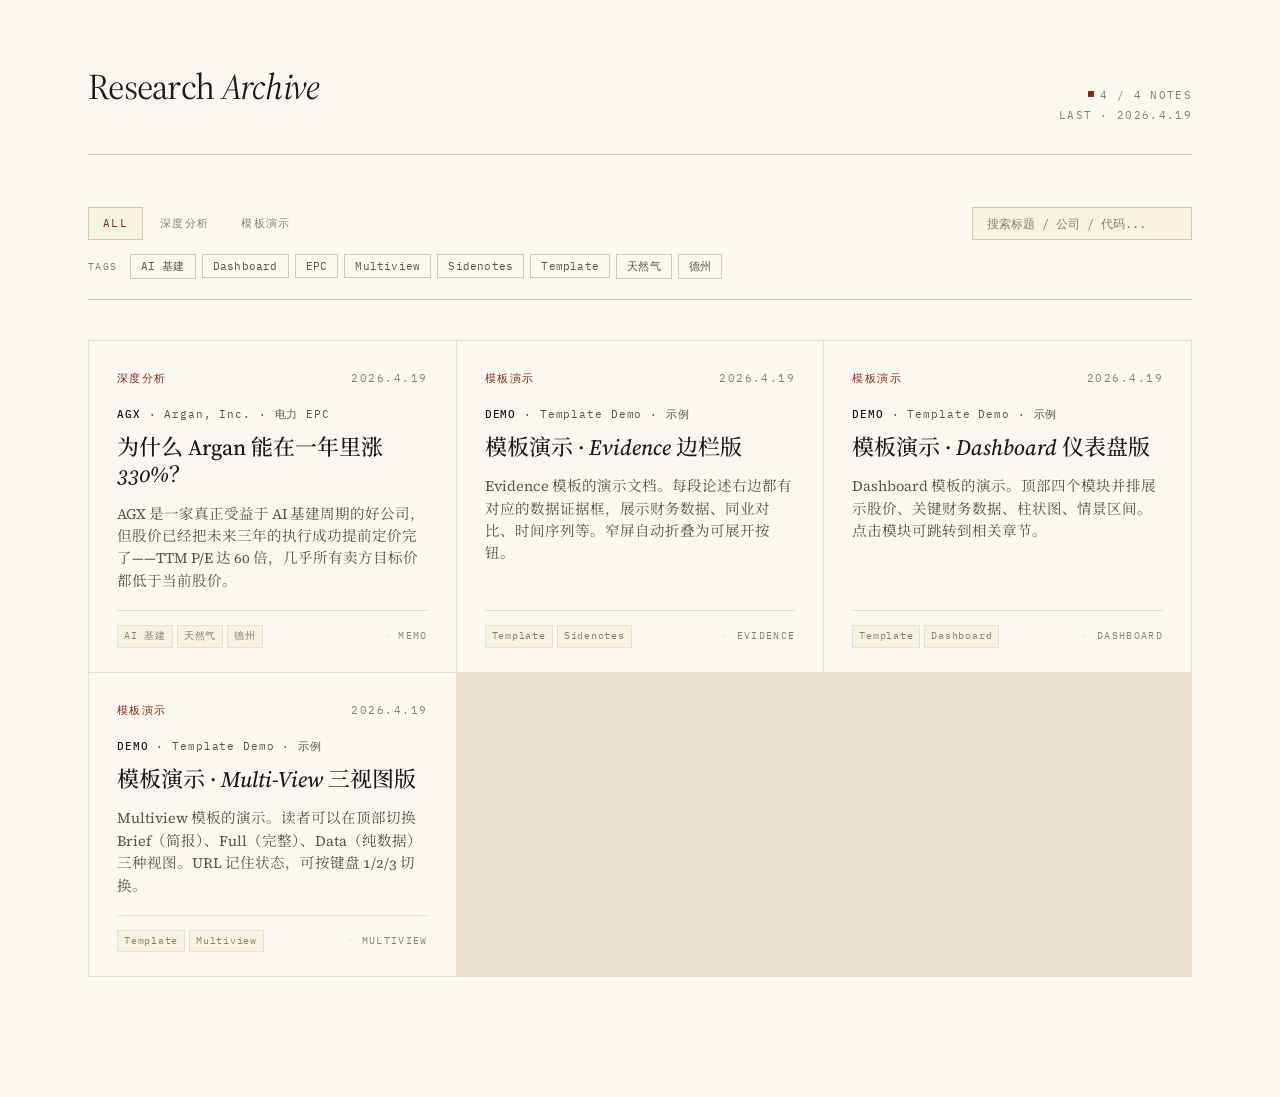
==== index.html @ 9d7d1f76 "Add files via upload" ====
<!DOCTYPE html>
<html lang="zh-CN">
<head>
<meta charset="UTF-8">
<meta name="viewport" content="width=device-width, initial-scale=1.0">
<title>Research Archive · 研究档案馆</title>
<link rel="preconnect" href="https://fonts.googleapis.com">
<link rel="preconnect" href="https://fonts.gstatic.com" crossorigin>
<link href="https://fonts.googleapis.com/css2?family=Source+Serif+4:ital,opsz,wght@0,8..60,300;0,8..60,400;0,8..60,500;0,8..60,600;0,8..60,700;1,8..60,400;1,8..60,500&family=Noto+Serif+SC:wght@300;400;500;600;700&family=IBM+Plex+Mono:wght@400;500&display=swap" rel="stylesheet">
<link rel="stylesheet" href="assets/style.css">
</head>
<body>

<div class="archive-page">

  <div class="archive-head">
    <h1>Research <em>Archive</em></h1>
    <div class="archive-meta">
      <span class="dot"></span><span id="meta-count">0 notes</span><br>
      <span id="meta-updated">—</span>
    </div>
  </div>

  <div class="filter-bar">
    <div class="filter-row">
      <div class="cat-tabs" id="cat-tabs"></div>
      <input type="text" class="search-box" id="search-box" placeholder="搜索标题 / 公司 / 代码...">
    </div>
    <div class="filter-row">
      <div class="tag-cloud" id="tag-cloud"></div>
    </div>
  </div>

  <div class="cards-grid" id="cards-grid"></div>

  <div class="empty-state" id="empty-state" style="display:none">
    没有找到符合条件的研究笔记。
  </div>

</div>

<script src="assets/data.js"></script>
<script>
  const state = {
    category: "All",
    tags: new Set(),
    search: ""
  };

  // ---- Collect metadata ----
  const allCategories = ["All", ...new Set(MEMOS.map(m => m.meta.category))];
  const allTags = [...new Set(MEMOS.flatMap(m => m.meta.tags))].sort();

  // ---- Render filter UI ----
  const catTabs = document.getElementById("cat-tabs");
  catTabs.innerHTML = allCategories.map(c =>
    `<button class="cat-tab ${c === "All" ? "active" : ""}" data-cat="${c}">${c === "All" ? "All" : c}</button>`
  ).join("");

  const tagCloud = document.getElementById("tag-cloud");
  tagCloud.innerHTML = `<span class="tag-cloud-label">Tags</span>` +
    allTags.map(t =>
      `<button class="tag-chip" data-tag="${t}">${t}</button>`
    ).join("");

  // ---- Event handlers ----
  catTabs.addEventListener("click", e => {
    if (!e.target.dataset.cat) return;
    state.category = e.target.dataset.cat;
    document.querySelectorAll(".cat-tab").forEach(t =>
      t.classList.toggle("active", t.dataset.cat === state.category)
    );
    render();
  });

  tagCloud.addEventListener("click", e => {
    const tag = e.target.dataset.tag;
    if (!tag) return;
    if (state.tags.has(tag)) state.tags.delete(tag);
    else state.tags.add(tag);
    e.target.classList.toggle("active");
    render();
  });

  document.getElementById("search-box").addEventListener("input", e => {
    state.search = e.target.value.trim().toLowerCase();
    render();
  });

  // ---- Render cards ----
  function render() {
    let filtered = MEMOS.slice();

    // Category filter
    if (state.category !== "All") {
      filtered = filtered.filter(m => m.meta.category === state.category);
    }

    // Tag filter (AND logic — memo must have ALL selected tags)
    if (state.tags.size > 0) {
      filtered = filtered.filter(m =>
        [...state.tags].every(t => m.meta.tags.includes(t))
      );
    }

    // Search
    if (state.search) {
      filtered = filtered.filter(m => {
        const blob = `${m.title} ${m.subtitle} ${m.meta.ticker} ${m.meta.company} ${m.summary}`.toLowerCase();
        return blob.includes(state.search);
      });
    }

    // Sort by date desc
    filtered.sort((a, b) => b.date.localeCompare(a.date));

    const grid = document.getElementById("cards-grid");
    const empty = document.getElementById("empty-state");

    if (filtered.length === 0) {
      grid.innerHTML = "";
      empty.style.display = "block";
    } else {
      empty.style.display = "none";
      grid.innerHTML = filtered.map(m => `
        <a class="card" href="view.html?id=${encodeURIComponent(m.id)}">
          <div class="card-head">
            <span class="card-category">${m.meta.category}</span>
            <span class="card-date">${formatDate(m.date)}</span>
          </div>
          <div class="card-ticker"><strong>${m.meta.ticker}</strong> · ${m.meta.company} · ${m.meta.industry}</div>
          <div class="card-title">${stripEm(m.title)}</div>
          <div class="card-summary">${m.summary}</div>
          <div class="card-foot">
            <div class="card-tags">
              ${m.meta.tags.slice(0, 3).map(t => `<span class="card-tag">${t}</span>`).join("")}
            </div>
            <div class="card-template">${m.template}</div>
          </div>
        </a>
      `).join("");
    }

    // Update meta
    document.getElementById("meta-count").textContent = `${filtered.length} / ${MEMOS.length} notes`;
  }

  function formatDate(d) {
    const [y, m, day] = d.split("-");
    return `${y}.${parseInt(m)}.${parseInt(day)}`;
  }

  function stripEm(html) {
    // Keep <em> for visual emphasis in card titles
    return html;
  }

  // Last updated
  const latestDate = MEMOS.reduce((max, m) => m.date > max ? m.date : max, "0000-00-00");
  document.getElementById("meta-updated").textContent = `Last · ${formatDate(latestDate)}`;

  render();
</script>

</body>
</html>
---- assets/style.css ----
/* ================================================================
   Research Archive · Shared Stylesheet
   ================================================================
   Design tokens first, then: homepage, base memo, evidence,
   dashboard, multiview. Edit tokens to retune the whole archive.
   ================================================================ */

:root {
  /* ----- Color tokens ----- */
  --paper:       #FBF8F1;
  --paper-edge:  #F3EEE2;
  --paper-warm:  #F7F1E2;
  --ink:         #1C1A17;
  --ink-body:    #2A2622;
  --ink-soft:    #5D544A;
  --ink-muted:   #8C8272;
  --rule:        #D4C9B4;
  --rule-soft:   #E8DFCC;
  --accent:      #8B2817;
  --accent-soft: #C68578;
  --moss:        #4A5D3A;

  /* ----- Typography tokens ----- */
  --font-serif:  "Source Serif 4", "Noto Serif SC", Georgia, serif;
  --font-mono:   "IBM Plex Mono", ui-monospace, monospace;
}

* { box-sizing: border-box; margin: 0; padding: 0; }
html { scroll-behavior: smooth; background: var(--paper-edge); }

body {
  background: var(--paper);
  color: var(--ink-body);
  font-family: var(--font-serif);
  font-size: 17.5px;
  line-height: 1.72;
  font-variation-settings: "opsz" 14;
  -webkit-font-smoothing: antialiased;
  text-rendering: optimizeLegibility;
  font-feature-settings: "liga", "kern", "onum";
}

a { color: inherit; text-decoration: none; }

/* =================================================================
   HOMEPAGE · Archive listing
   ================================================================= */

.archive-page {
  max-width: 1200px;
  margin: 0 auto;
  padding: 56px 48px 120px;
}

.archive-head {
  padding-bottom: 28px;
  border-bottom: 1px solid var(--rule);
  margin-bottom: 32px;
  display: flex;
  justify-content: space-between;
  align-items: baseline;
}
.archive-head h1 {
  font-weight: 400;
  font-size: 36px;
  letter-spacing: -0.02em;
  color: var(--ink);
  font-variation-settings: "opsz" 60;
}
.archive-head h1 em { font-style: italic; font-weight: 400; }
.archive-meta {
  font-family: var(--font-mono);
  font-size: 11px;
  letter-spacing: 0.12em;
  text-transform: uppercase;
  color: var(--ink-muted);
  text-align: right;
  line-height: 1.8;
}
.archive-meta .dot {
  display: inline-block;
  width: 6px; height: 6px;
  background: var(--accent);
  border-radius: 0;
  margin-right: 6px;
  vertical-align: 2px;
}

/* Filter bar */
.filter-bar {
  padding: 20px 0;
  border-bottom: 1px solid var(--rule);
  margin-bottom: 40px;
}
.filter-row {
  display: flex;
  align-items: center;
  gap: 20px;
  flex-wrap: wrap;
}
.filter-row + .filter-row { margin-top: 14px; }

.cat-tabs {
  display: flex;
  gap: 2px;
}
.cat-tab {
  font-family: var(--font-mono);
  font-size: 11px;
  letter-spacing: 0.12em;
  text-transform: uppercase;
  color: var(--ink-muted);
  padding: 8px 14px;
  cursor: pointer;
  background: transparent;
  border: 1px solid transparent;
  transition: all 0.15s ease;
}
.cat-tab:hover { color: var(--ink-soft); background: var(--paper-warm); }
.cat-tab.active {
  color: var(--accent);
  background: var(--paper-warm);
  border-color: var(--rule);
}

.search-box {
  margin-left: auto;
  background: var(--paper-warm);
  border: 1px solid var(--rule);
  padding: 8px 14px;
  font-family: var(--font-mono);
  font-size: 12px;
  color: var(--ink);
  min-width: 220px;
  outline: none;
}
.search-box:focus { border-color: var(--accent); }
.search-box::placeholder { color: var(--ink-muted); }

.tag-cloud {
  display: flex;
  gap: 6px;
  flex-wrap: wrap;
  align-items: center;
}
.tag-cloud-label {
  font-family: var(--font-mono);
  font-size: 10px;
  letter-spacing: 0.14em;
  color: var(--ink-muted);
  text-transform: uppercase;
  margin-right: 6px;
}
.tag-chip {
  font-family: var(--font-mono);
  font-size: 11px;
  padding: 4px 10px;
  background: transparent;
  border: 1px solid var(--rule);
  color: var(--ink-soft);
  cursor: pointer;
  transition: all 0.15s ease;
  letter-spacing: 0.02em;
}
.tag-chip:hover { border-color: var(--ink-soft); color: var(--ink); }
.tag-chip.active {
  background: var(--accent);
  border-color: var(--accent);
  color: var(--paper);
}
.tag-clear {
  font-family: var(--font-mono);
  font-size: 10px;
  letter-spacing: 0.12em;
  text-transform: uppercase;
  color: var(--accent);
  cursor: pointer;
  margin-left: 8px;
  padding: 4px 0;
}

/* Cards grid */
.cards-grid {
  display: grid;
  grid-template-columns: repeat(3, 1fr);
  gap: 1px;
  background: var(--rule-soft);
  border: 1px solid var(--rule-soft);
}

.card {
  background: var(--paper);
  padding: 28px 28px 24px;
  cursor: pointer;
  transition: background 0.2s ease;
  display: flex;
  flex-direction: column;
  min-height: 280px;
}
.card:hover { background: var(--paper-warm); }

.card-head {
  display: flex;
  justify-content: space-between;
  align-items: baseline;
  margin-bottom: 18px;
  font-family: var(--font-mono);
  font-size: 10.5px;
  letter-spacing: 0.14em;
  text-transform: uppercase;
}
.card-category { color: var(--accent); font-weight: 500; }
.card-date { color: var(--ink-muted); }

.card-ticker {
  font-family: var(--font-mono);
  font-size: 11px;
  letter-spacing: 0.08em;
  color: var(--ink-soft);
  margin-bottom: 10px;
}
.card-ticker strong { color: var(--ink); font-weight: 500; }

.card-title {
  font-family: var(--font-serif);
  font-size: 22px;
  font-weight: 500;
  line-height: 1.25;
  color: var(--ink);
  margin-bottom: 14px;
  font-variation-settings: "opsz" 28;
}

.card-summary {
  font-size: 14.5px;
  line-height: 1.55;
  color: var(--ink-soft);
  flex: 1;
  overflow: hidden;
  display: -webkit-box;
  -webkit-line-clamp: 4;
  -webkit-box-orient: vertical;
}

.card-foot {
  display: flex;
  align-items: center;
  justify-content: space-between;
  gap: 8px;
  margin-top: 18px;
  padding-top: 14px;
  border-top: 1px solid var(--rule-soft);
}
.card-tags {
  display: flex;
  gap: 4px;
  flex-wrap: wrap;
}
.card-tag {
  font-family: var(--font-mono);
  font-size: 9.5px;
  letter-spacing: 0.08em;
  padding: 2px 6px;
  background: var(--paper-warm);
  color: var(--ink-muted);
  border: 1px solid var(--rule-soft);
}
.card-template {
  font-family: var(--font-mono);
  font-size: 9.5px;
  letter-spacing: 0.14em;
  text-transform: uppercase;
  color: var(--ink-muted);
  white-space: nowrap;
}
.card-template::before { content: "· "; color: var(--rule); }

.empty-state {
  padding: 80px 40px;
  text-align: center;
  color: var(--ink-muted);
  font-style: italic;
  font-size: 16px;
}

/* =================================================================
   VIEW PAGE · Memo detail
   ================================================================= */

.back-link {
  font-family: var(--font-mono);
  font-size: 11px;
  letter-spacing: 0.14em;
  text-transform: uppercase;
  color: var(--ink-muted);
  margin-bottom: 40px;
  display: inline-block;
}
.back-link:hover { color: var(--accent); }
.back-link::before { content: "← "; }

/* =================================================================
   TEMPLATE · Memo (base)
   ================================================================= */

.memo-page {
  max-width: 720px;
  margin: 0 auto;
  padding: 48px 40px 120px;
}

.memo-masthead {
  display: flex;
  justify-content: space-between;
  font-family: var(--font-mono);
  font-size: 11px;
  letter-spacing: 0.14em;
  text-transform: uppercase;
  color: var(--ink-muted);
  padding-bottom: 24px;
}
.memo-masthead .left::before {
  content: "";
  display: inline-block;
  width: 6px; height: 6px;
  background: var(--accent);
  margin-right: 10px;
  vertical-align: 2px;
}

.memo-header {
  padding-bottom: 48px;
  margin-bottom: 48px;
  border-bottom: 1px solid var(--rule);
}
.memo-header h1 {
  font-weight: 400;
  font-size: 42px;
  line-height: 1.15;
  letter-spacing: -0.015em;
  color: var(--ink);
  margin-bottom: 18px;
  font-variation-settings: "opsz" 60;
}
.memo-header h1 em { font-style: italic; }
.memo-subtitle {
  font-size: 19px;
  line-height: 1.5;
  color: var(--ink-soft);
  font-style: italic;
  margin-bottom: 28px;
  font-variation-settings: "opsz" 20;
}
.memo-byline {
  font-family: var(--font-mono);
  font-size: 11.5px;
  letter-spacing: 0.06em;
  color: var(--ink-muted);
  line-height: 1.85;
}
.memo-byline span { color: var(--ink-soft); }

.memo-lede { margin-bottom: 44px; }
.memo-lede p {
  font-size: 18.5px;
  line-height: 1.68;
  color: var(--ink);
  margin-bottom: 20px;
}
.memo-lede p:first-child::first-letter {
  font-size: 54px;
  line-height: 0.9;
  float: left;
  color: var(--ink);
  margin: 8px 12px -4px 0;
  font-variation-settings: "opsz" 60;
}

.keyfacts {
  margin: 32px 0;
  padding: 18px 0;
  border-top: 1px solid var(--rule);
  border-bottom: 1px solid var(--rule);
  font-family: var(--font-mono);
  font-size: 12px;
  line-height: 1.9;
  color: var(--ink-soft);
}
.keyfacts .r {
  display: flex;
  justify-content: space-between;
  gap: 20px;
}
.keyfacts .k { color: var(--ink-muted); letter-spacing: 0.05em; }
.keyfacts .v { color: var(--ink); font-weight: 500; font-variant-numeric: tabular-nums; }

.memo-section { margin-top: 56px; }
.sec-num {
  font-family: var(--font-mono);
  font-size: 11px;
  letter-spacing: 0.2em;
  color: var(--accent);
  text-transform: uppercase;
  margin-bottom: 14px;
  font-weight: 500;
}
.memo-section h2 {
  font-weight: 500;
  font-size: 26px;
  line-height: 1.25;
  color: var(--ink);
  margin-bottom: 28px;
  font-variation-settings: "opsz" 32;
}
.memo-section h2 em { font-style: italic; font-weight: 400; }
.memo-section h3 {
  font-weight: 600;
  font-size: 17px;
  color: var(--ink);
  margin-top: 28px;
  margin-bottom: 10px;
}
.memo-section p {
  margin-bottom: 18px;
  color: var(--ink-body);
}
.memo-section p b, .memo-section p strong { font-weight: 600; color: var(--ink); }
.memo-section p em { font-style: italic; }

.fig {
  color: var(--accent);
  font-weight: 500;
  font-variant-numeric: oldstyle-nums;
}

.lead-in {
  font-variant: small-caps;
  letter-spacing: 0.05em;
  font-weight: 600;
  color: var(--ink);
}

.pullquote {
  font-style: italic;
  font-size: 19px;
  line-height: 1.55;
  color: var(--ink);
  border-left: 2px solid var(--accent);
  padding: 4px 0 4px 24px;
  margin: 28px 0 28px 8px;
  font-variation-settings: "opsz" 20;
}

.scenario-label {
  font-variant: small-caps;
  letter-spacing: 0.06em;
  font-weight: 600;
  color: var(--accent);
}

.checklist { list-style: none; counter-reset: check; }
.checklist li {
  counter-increment: check;
  padding-left: 36px;
  margin-bottom: 16px;
  position: relative;
  line-height: 1.65;
}
.checklist li::before {
  content: counter(check, decimal-leading-zero);
  position: absolute;
  left: 0; top: 1px;
  font-family: var(--font-mono);
  font-size: 11px;
  color: var(--accent);
  font-weight: 500;
}

.memo-closing {
  margin-top: 56px;
  padding-top: 36px;
  border-top: 1px solid var(--rule);
}
.memo-closing p {
  font-style: italic;
  font-size: 18.5px;
  line-height: 1.65;
  color: var(--ink);
  font-variation-settings: "opsz" 20;
}

.memo-footer {
  margin-top: 56px;
  padding-top: 24px;
  border-top: 1px solid var(--rule);
  font-family: var(--font-mono);
  font-size: 10.5px;
  letter-spacing: 0.1em;
  color: var(--ink-muted);
  text-transform: uppercase;
  line-height: 1.8;
}

/* =================================================================
   TEMPLATE · Evidence (sidenotes)
   ================================================================= */

.evidence-page {
  max-width: 1180px;
  margin: 0 auto;
  padding: 48px 40px 120px;
}
.evidence-page .memo-header { max-width: 720px; }
.evidence-layout {
  display: grid;
  grid-template-columns: minmax(0, 720px) 280px;
  gap: 48px;
  align-items: start;
}
.evidence-layout > main { min-width: 0; }
.evidence-row { display: contents; }
.evidence-row > main { grid-column: 1; }
.evidence-row > aside { grid-column: 2; }

.sidenote {
  font-family: var(--font-serif);
  font-size: 12.5px;
  line-height: 1.55;
  color: var(--ink-soft);
  padding: 14px 16px;
  background: transparent;
  border-left: 2px solid var(--rule);
  margin-bottom: 20px;
  font-variation-settings: "opsz" 12;
}
.sidenote-head {
  font-family: var(--font-mono);
  font-size: 9.5px;
  letter-spacing: 0.14em;
  text-transform: uppercase;
  color: var(--accent);
  margin-bottom: 8px;
  font-weight: 500;
}
.sidenote table {
  width: 100%;
  border-collapse: collapse;
  font-family: var(--font-mono);
  font-size: 11px;
  margin-top: 6px;
}
.sidenote td {
  padding: 3px 0;
  border-bottom: 1px dotted var(--rule);
  color: var(--ink-soft);
}
.sidenote td:last-child {
  text-align: right;
  color: var(--ink);
  font-weight: 500;
  font-variant-numeric: tabular-nums;
}
.sidenote td.hi, .sidenote tr.hi td:last-child { color: var(--accent); }
.sidenote .cite {
  font-family: var(--font-mono);
  font-size: 10px;
  color: var(--ink-muted);
  margin-top: 10px;
  letter-spacing: 0.03em;
}

/* =================================================================
   TEMPLATE · Dashboard
   ================================================================= */

.dashboard-page {
  max-width: 1200px;
  margin: 0 auto;
  padding: 48px 40px 120px;
}
.dashboard-page .memo-header { border-bottom: none; margin-bottom: 20px; }
.dashboard-page .memo-lede { max-width: 720px; margin-left: auto; margin-right: auto; }
.dashboard-page .memo-section { max-width: 720px; margin-left: auto; margin-right: auto; }
.dashboard-page .memo-closing { max-width: 720px; margin-left: auto; margin-right: auto; }
.dashboard-page .memo-footer { max-width: 720px; margin-left: auto; margin-right: auto; }

.dashboard {
  display: grid;
  grid-template-columns: 1.3fr 1fr;
  gap: 24px;
  margin-bottom: 48px;
  padding: 28px 0;
  border-top: 1px solid var(--rule);
  border-bottom: 1px solid var(--rule);
}
.dash-module {
  padding: 20px 24px;
  transition: background 0.2s ease;
  border: 1px solid transparent;
}
.dash-module:hover { background: var(--paper-warm); }
.dash-head {
  display: flex;
  justify-content: space-between;
  align-items: baseline;
  margin-bottom: 14px;
}
.dash-label {
  font-family: var(--font-mono);
  font-size: 10.5px;
  letter-spacing: 0.16em;
  color: var(--ink-muted);
  text-transform: uppercase;
}
.price-main {
  font-family: var(--font-serif);
  font-size: 48px;
  font-weight: 400;
  line-height: 1;
  color: var(--ink);
  letter-spacing: -0.02em;
  font-variation-settings: "opsz" 60;
}
.price-main .currency {
  font-size: 22px;
  color: var(--ink-muted);
  vertical-align: top;
  margin-right: 2px;
}
.price-change {
  font-family: var(--font-mono);
  font-size: 13px;
  color: var(--moss);
  margin-top: 6px;
}
.dash-grid-2 {
  display: grid;
  grid-template-columns: repeat(2, 1fr);
  gap: 2px;
  background: var(--rule-soft);
  border: 1px solid var(--rule-soft);
}
.fin-cell {
  background: var(--paper);
  padding: 16px 18px;
}
.fin-label {
  font-family: var(--font-mono);
  font-size: 9.5px;
  letter-spacing: 0.14em;
  color: var(--ink-muted);
  text-transform: uppercase;
  margin-bottom: 8px;
}
.fin-value {
  font-family: var(--font-serif);
  font-size: 24px;
  font-weight: 400;
  line-height: 1;
  color: var(--ink);
  letter-spacing: -0.01em;
  font-variation-settings: "opsz" 28;
}
.fin-delta {
  font-family: var(--font-mono);
  font-size: 11px;
  margin-top: 6px;
  color: var(--moss);
}
.fin-delta.warn { color: var(--accent); }

.bar-chart {
  display: flex;
  align-items: flex-end;
  gap: 6px;
  height: 140px;
  margin-top: 12px;
}
.bar-item {
  flex: 1;
  display: flex;
  flex-direction: column;
  align-items: center;
  gap: 6px;
}
.bar-fill {
  width: 100%;
  background: var(--ink-muted);
  min-height: 4px;
  transition: background 0.2s ease;
}
.bar-fill.latest { background: var(--accent); }
.bar-label {
  font-family: var(--font-mono);
  font-size: 9px;
  letter-spacing: 0.04em;
  color: var(--ink-muted);
  text-align: center;
}

/* =================================================================
   TEMPLATE · Multiview
   ================================================================= */

.multiview-page {
  max-width: 960px;
  margin: 0 auto;
  padding: 48px 40px 120px;
}
.multiview-page .memo-header { max-width: 720px; }

.view-switch {
  display: flex;
  margin: 32px 0 48px;
  border-top: 1px solid var(--rule);
  border-bottom: 1px solid var(--rule);
  max-width: 720px;
}
.vs-btn {
  flex: 1;
  padding: 16px 20px;
  background: transparent;
  border: none;
  border-right: 1px solid var(--rule-soft);
  font-family: var(--font-mono);
  font-size: 11px;
  letter-spacing: 0.14em;
  text-transform: uppercase;
  color: var(--ink-muted);
  cursor: pointer;
  transition: all 0.2s ease;
  text-align: left;
}
.vs-btn:last-child { border-right: none; }
.vs-btn:hover { background: var(--paper-warm); color: var(--ink-soft); }
.vs-btn.active { background: var(--paper-warm); color: var(--accent); }
.vs-btn .vs-num { color: var(--ink-muted); margin-right: 8px; }
.vs-btn.active .vs-num { color: var(--accent); }
.vs-btn .vs-sub {
  display: block;
  margin-top: 4px;
  font-size: 9.5px;
  color: var(--ink-muted);
  letter-spacing: 0.08em;
  text-transform: none;
  font-style: italic;
}
.mv-view { display: none; max-width: 720px; }
.mv-view.active { display: block; }

.brief-thesis {
  font-family: var(--font-serif);
  font-size: 21px;
  line-height: 1.55;
  color: var(--ink);
  font-style: italic;
  margin-bottom: 32px;
  padding-left: 24px;
  border-left: 2px solid var(--accent);
  font-variation-settings: "opsz" 24;
}
.brief-stats {
  display: grid;
  grid-template-columns: repeat(3, 1fr);
  gap: 2px;
  background: var(--rule-soft);
  border: 1px solid var(--rule-soft);
  margin-bottom: 40px;
}
.brief-stat { background: var(--paper); padding: 16px 18px; }
.brief-stat-label {
  font-family: var(--font-mono);
  font-size: 9.5px;
  letter-spacing: 0.14em;
  color: var(--ink-muted);
  text-transform: uppercase;
  margin-bottom: 6px;
}
.brief-stat-value {
  font-family: var(--font-serif);
  font-size: 22px;
  color: var(--ink);
  font-variation-settings: "opsz" 28;
  line-height: 1.1;
}
.brief-stat-delta {
  font-family: var(--font-mono);
  font-size: 10.5px;
  color: var(--moss);
  margin-top: 4px;
}
.brief-stat-delta.warn { color: var(--accent); }

.data-table-block {
  margin-bottom: 32px;
}
.data-table-block h4 {
  font-family: var(--font-serif);
  font-size: 17px;
  font-weight: 500;
  color: var(--ink);
  margin-bottom: 4px;
}
.data-table-block .desc {
  font-size: 12.5px;
  color: var(--ink-soft);
  margin-bottom: 10px;
  font-style: italic;
  line-height: 1.5;
}
.data-table {
  width: 100%;
  border-collapse: collapse;
  font-family: var(--font-mono);
  font-size: 12px;
}
.data-table td {
  padding: 5px 0;
  border-bottom: 1px dotted var(--rule);
  color: var(--ink-soft);
}
.data-table td:last-child {
  text-align: right;
  color: var(--ink);
  font-weight: 500;
  font-variant-numeric: tabular-nums;
}
.data-table tr.hi td, .data-table tr.hi td:last-child { color: var(--accent); }

.data-grid {
  display: grid;
  grid-template-columns: repeat(2, 1fr);
  gap: 32px;
}

/* =================================================================
   RESPONSIVE
   ================================================================= */

@media (max-width: 900px) {
  .cards-grid { grid-template-columns: 1fr 1fr; }
  .dashboard { grid-template-columns: 1fr; }
  .evidence-layout { grid-template-columns: 1fr; max-width: 720px; margin: 0 auto; }
  .evidence-row { display: block; }
  .evidence-row > aside { margin-top: 8px; margin-bottom: 24px; }
  .data-grid { grid-template-columns: 1fr; }
}

@media (max-width: 640px) {
  .archive-page { padding: 32px 20px 80px; }
  .memo-page, .evidence-page, .dashboard-page, .multiview-page {
    padding: 32px 20px 80px;
  }
  body { font-size: 16.5px; }
  .archive-head { flex-direction: column; align-items: flex-start; gap: 10px; }
  .archive-head h1 { font-size: 28px; }
  .archive-meta { text-align: left; }
  .memo-header h1 { font-size: 30px; }
  .cards-grid { grid-template-columns: 1fr; }
  .filter-row { gap: 10px; }
  .search-box { margin-left: 0; width: 100%; min-width: auto; }
  .view-switch { flex-direction: column; }
  .vs-btn { border-right: none; border-bottom: 1px solid var(--rule-soft); }
  .vs-btn:last-child { border-bottom: none; }
  .brief-stats { grid-template-columns: 1fr; }
  .keyfacts .r { flex-direction: column; gap: 0; }
}
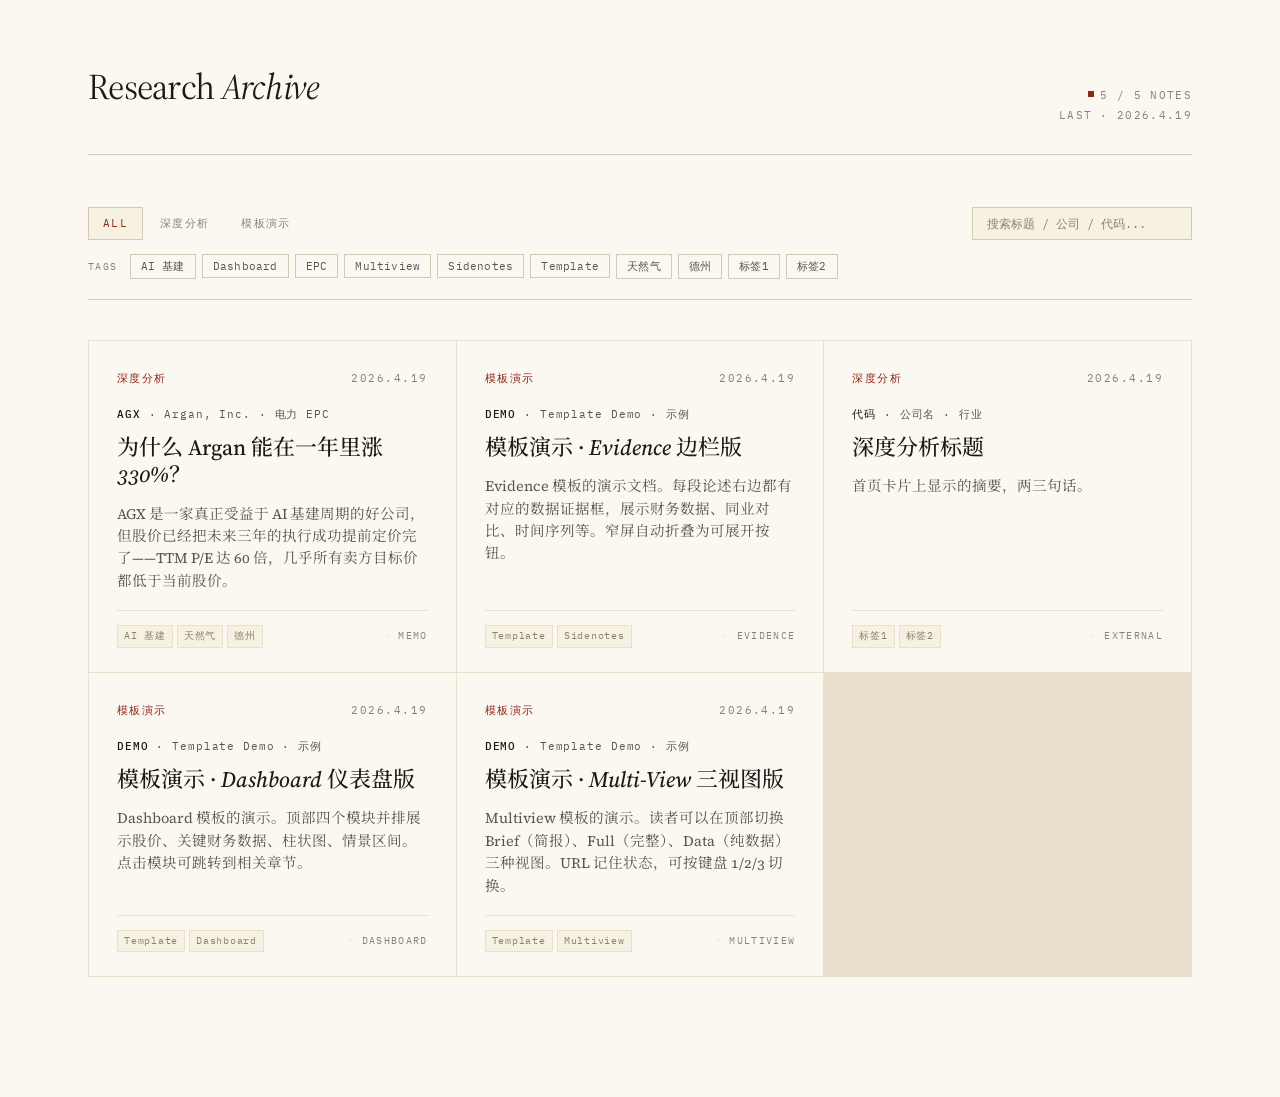
==== commit aeb35130: "Update index.html" ====
--- a/index.html
+++ b/index.html
@@ -123,7 +123,7 @@
     } else {
       empty.style.display = "none";
       grid.innerHTML = filtered.map(m => `
-        <a class="card" href="view.html?id=${encodeURIComponent(m.id)}">
+        <a class="card" href="${m.url ? m.url : 'view.html?id=' + encodeURIComponent(m.id)}">
           <div class="card-head">
             <span class="card-category">${m.meta.category}</span>
             <span class="card-date">${formatDate(m.date)}</span>
